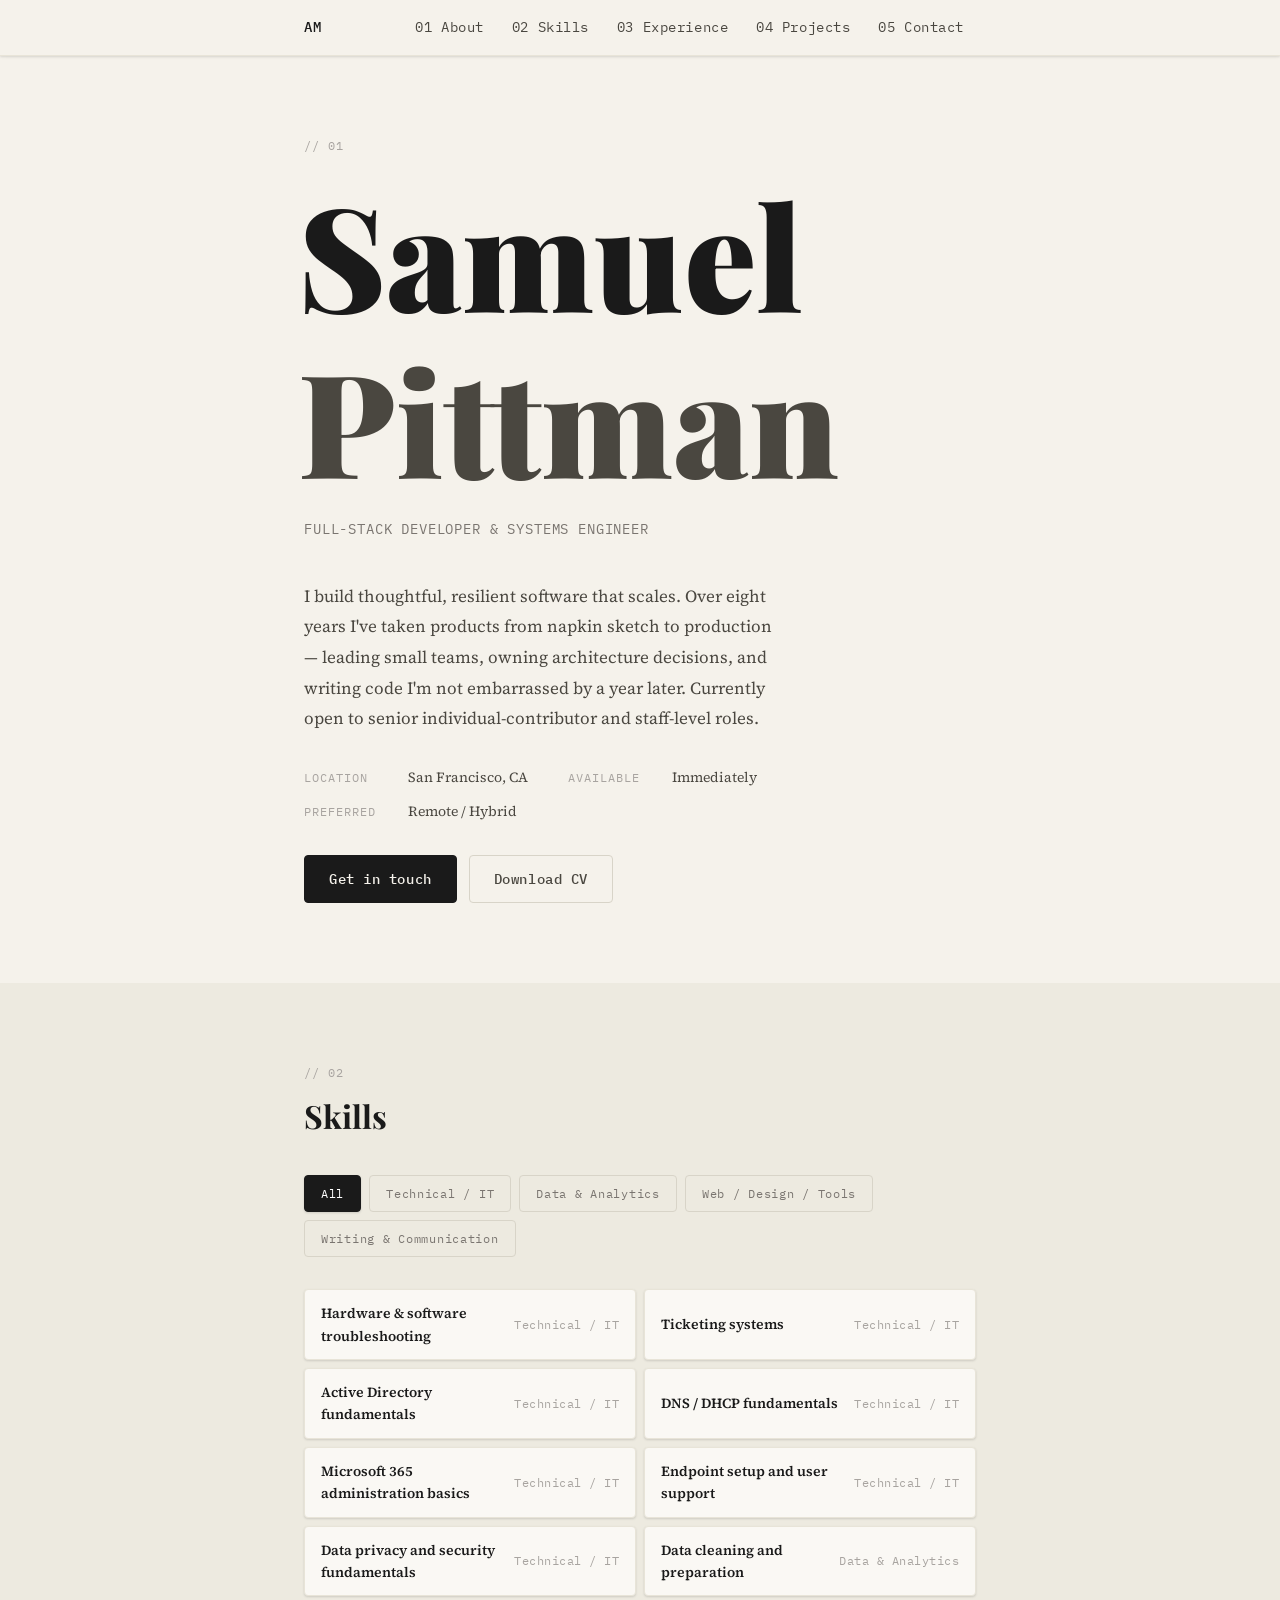
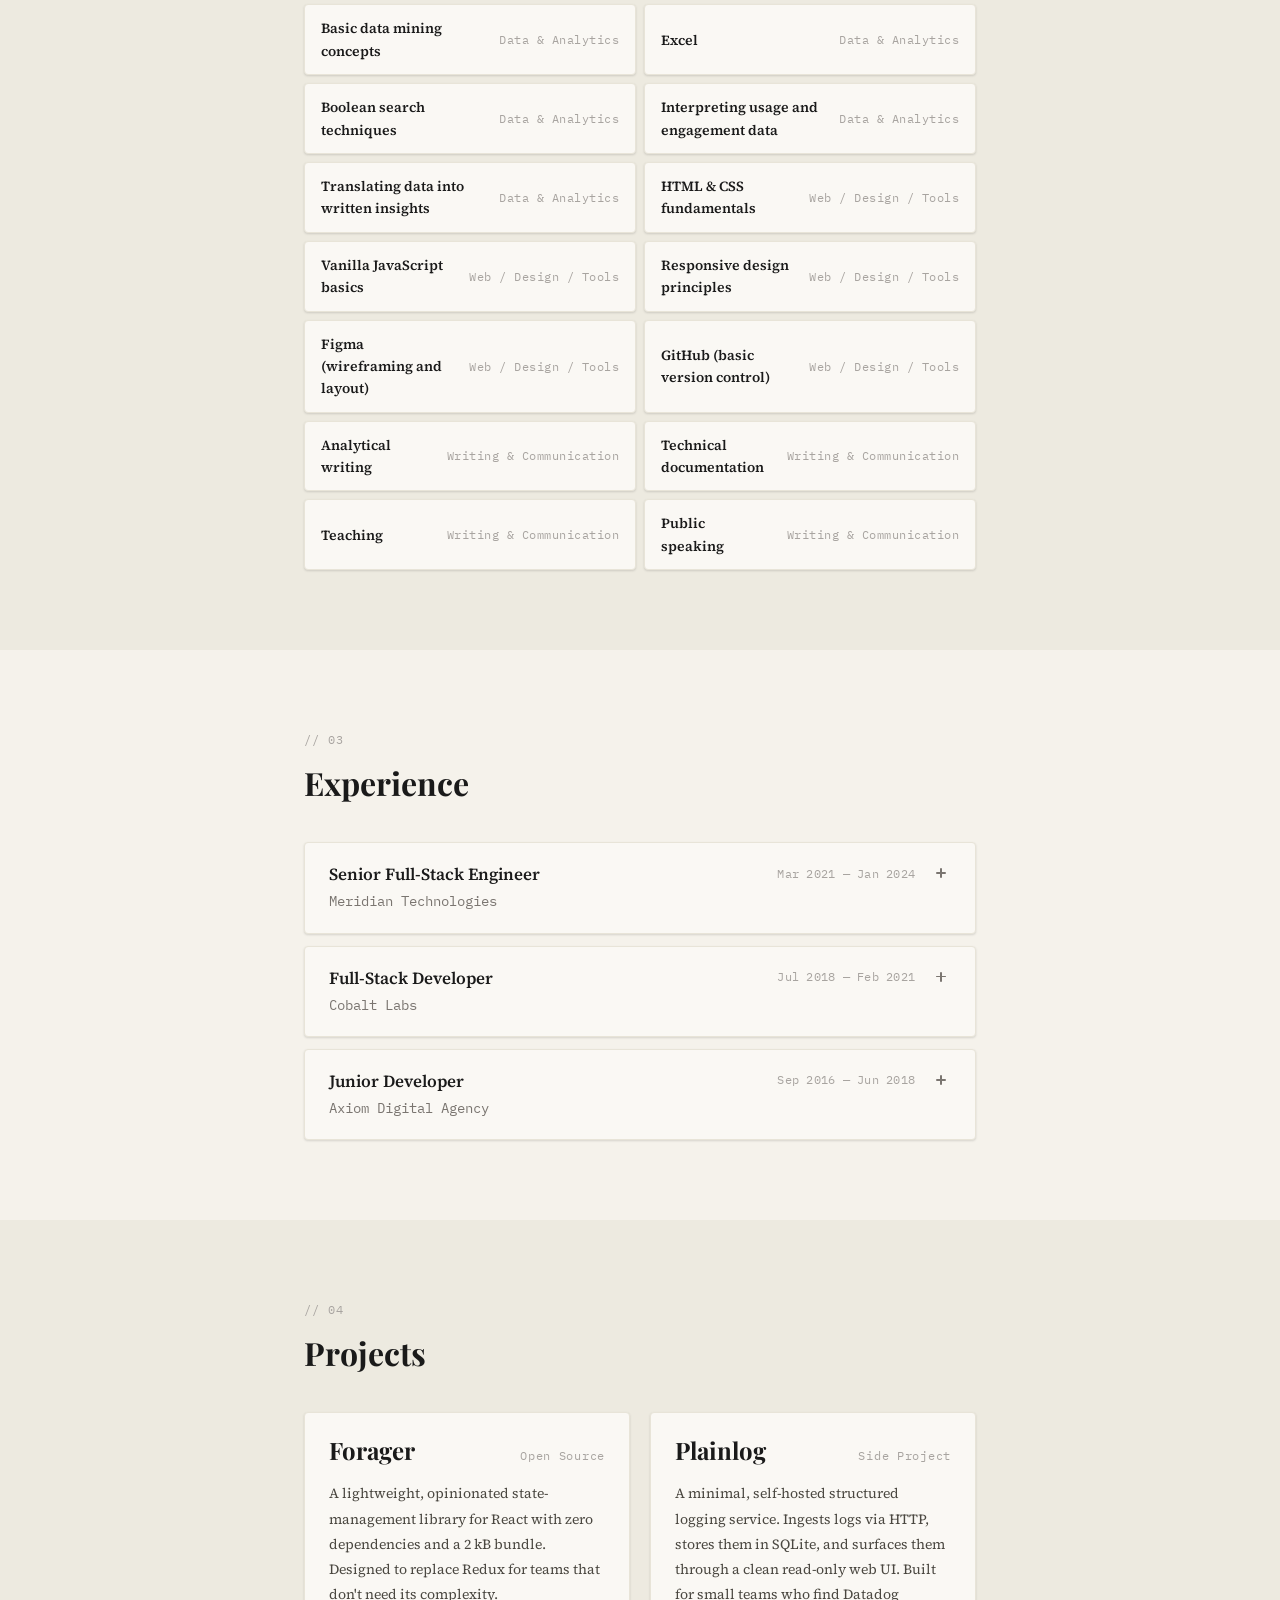
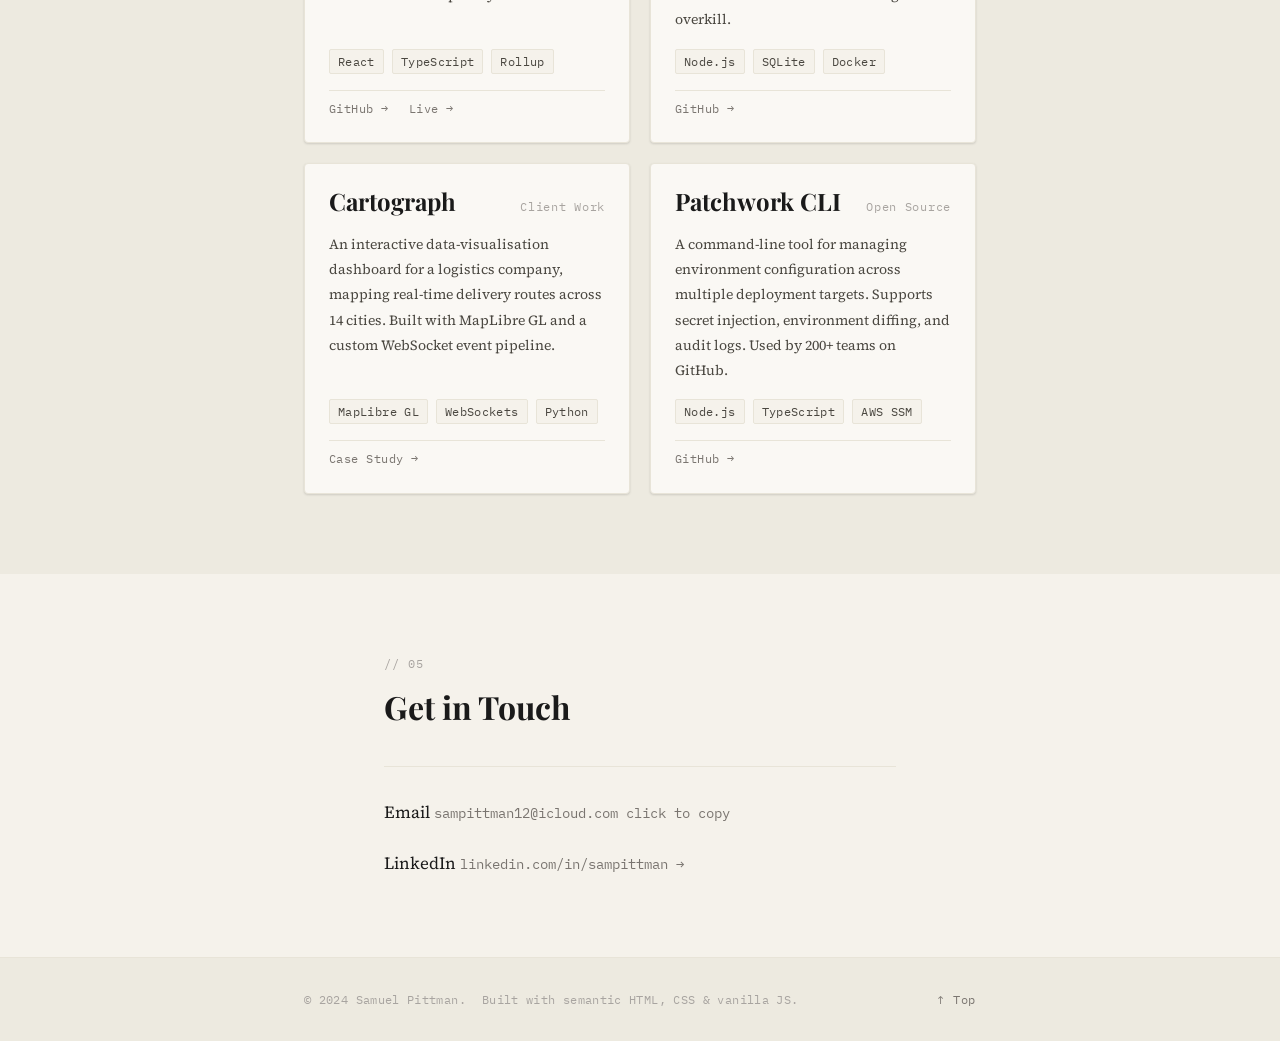
==== index-2.html @ 629be817 "Add files via upload" ====
<!DOCTYPE html>
<html lang="en">
  <head>
    <meta charset="UTF-8" />
    <meta name="viewport" content="width=device-width, initial-scale=1.0" />
    <meta name="description" content="Samuel Pittman — Full-Stack Developer and Systems Engineer based in San Francisco." />
    <title>Samuel Pittman — Full-Stack Developer</title>
    <link rel="preconnect" href="https://fonts.googleapis.com" />
    <link
      href="https://fonts.googleapis.com/css2?family=Playfair+Display:wght@700;900&family=IBM+Plex+Mono:wght@400;500&family=Source+Serif+4:wght@400;600&display=swap"
      rel="stylesheet"
    />
    <link rel="stylesheet" href="style.css" />
  </head>

  <body>

    <!-- ============================================================
         SITE HEADER & PRIMARY NAVIGATION
    ============================================================ -->
    <header class="site-header" role="banner">
      <div class="site-header__inner">
        <a href="#about" class="site-header__logo" aria-label="Samuel Pittman — back to top">AM</a>

        <button
          class="nav-toggle"
          aria-label="Open navigation menu"
          aria-expanded="false"
          aria-controls="primary-nav"
        >
          <span class="nav-toggle__bar"></span>
          <span class="nav-toggle__bar"></span>
          <span class="nav-toggle__bar"></span>
        </button>

        <nav id="primary-nav" class="primary-nav" aria-label="Page sections">
          <ul class="primary-nav__list" role="list">
            <li><a href="#about"      class="nav-link" data-section="about">01 About</a></li>
            <li><a href="#skills"     class="nav-link" data-section="skills">02 Skills</a></li>
            <li><a href="#experience" class="nav-link" data-section="experience">03 Experience</a></li>
            <li><a href="#projects"   class="nav-link" data-section="projects">04 Projects</a></li>
            <li><a href="#contact"    class="nav-link" data-section="contact">05 Contact</a></li>
          </ul>
        </nav>
      </div>
    </header>


    <main id="main-content">

      <!-- ============================================================
           SECTION 01 — ABOUT
      ============================================================ -->
      <section id="about" class="section section--about" aria-labelledby="about-heading">
        <div class="container">
          <span class="section-label" aria-hidden="true">// 01</span>

          <div class="about__hero">
            <h1 id="about-heading" class="about__name">
              <span class="about__name-first">Samuel</span>
              <span class="about__name-last">Pittman</span>
            </h1>
            <p class="about__title">Full-Stack Developer &amp; Systems Engineer</p>
          </div>

          <div class="about__body">
            <p class="about__bio">
              I build thoughtful, resilient software that scales. Over eight years I've taken
              products from napkin sketch to production — leading small teams, owning
              architecture decisions, and writing code I'm not embarrassed by a year later.
              Currently open to senior individual-contributor and staff-level roles.
            </p>

            <ul class="about__meta" role="list">
              <li class="about__meta-item">
                <span class="meta-label">Location</span>
                <span class="meta-value">San Francisco, CA</span>
              </li>
              <li class="about__meta-item">
                <span class="meta-label">Available</span>
                <span class="meta-value">Immediately</span>
              </li>
              <li class="about__meta-item">
                <span class="meta-label">Preferred</span>
                <span class="meta-value">Remote / Hybrid</span>
              </li>
            </ul>

            <div class="about__cta-group">
              <a href="#contact" class="btn btn--primary">Get in touch</a>
              <a href="/samuel-pittman-resume.pdf" class="btn btn--secondary" download>
                Download CV
              </a>
            </div>
          </div>
        </div>
      </section>


      <!-- ============================================================
           SECTION 02 — SKILLS (filterable)
      ============================================================ -->
      <section id="skills" class="section section--skills" aria-labelledby="skills-heading">
        <div class="container">
          <span class="section-label" aria-hidden="true">// 02</span>
          <h2 id="skills-heading" class="section-heading">Skills</h2>

          <!-- Filter controls -->
          <div class="skills-filters" role="group" aria-label="Filter skills by category">
            <button
              class="filter-btn filter-btn--active"
              type="button"
              data-filter="all"
              aria-pressed="true"
            >All</button>
            <button class="filter-btn" type="button" data-filter="technical"  aria-pressed="false">Technical / IT</button>
            <button class="filter-btn" type="button" data-filter="data"       aria-pressed="false">Data &amp; Analytics</button>
            <button class="filter-btn" type="button" data-filter="web"        aria-pressed="false">Web / Design / Tools</button>
            <button class="filter-btn" type="button" data-filter="writing"    aria-pressed="false">Writing &amp; Communication</button>
          </div>

          <!-- Skill list -->
          <ul class="skills-list" id="skills-list" role="list" aria-live="polite" aria-label="Skills">

            <li class="skill-item" data-category="technical">
              <span class="skill-name">Hardware &amp; software troubleshooting</span>
              <span class="skill-category-tag">Technical / IT</span>
            </li>
            <li class="skill-item" data-category="technical">
              <span class="skill-name">Ticketing systems</span>
              <span class="skill-category-tag">Technical / IT</span>
            </li>
            <li class="skill-item" data-category="technical">
              <span class="skill-name">Active Directory fundamentals</span>
              <span class="skill-category-tag">Technical / IT</span>
            </li>
            <li class="skill-item" data-category="technical">
              <span class="skill-name">DNS / DHCP fundamentals</span>
              <span class="skill-category-tag">Technical / IT</span>
            </li>
            <li class="skill-item" data-category="technical">
              <span class="skill-name">Microsoft 365 administration basics</span>
              <span class="skill-category-tag">Technical / IT</span>
            </li>
            <li class="skill-item" data-category="technical">
              <span class="skill-name">Endpoint setup and user support</span>
              <span class="skill-category-tag">Technical / IT</span>
            </li>
            <li class="skill-item" data-category="technical">
              <span class="skill-name">Data privacy and security fundamentals</span>
              <span class="skill-category-tag">Technical / IT</span>
            </li>

            <li class="skill-item" data-category="data">
              <span class="skill-name">Data cleaning and preparation</span>
              <span class="skill-category-tag">Data &amp; Analytics</span>
            </li>
            <li class="skill-item" data-category="data">
              <span class="skill-name">Basic data mining concepts</span>
              <span class="skill-category-tag">Data &amp; Analytics</span>
            </li>
            <li class="skill-item" data-category="data">
              <span class="skill-name">Excel</span>
              <span class="skill-category-tag">Data &amp; Analytics</span>
            </li>
            <li class="skill-item" data-category="data">
              <span class="skill-name">Boolean search techniques</span>
              <span class="skill-category-tag">Data &amp; Analytics</span>
            </li>
            <li class="skill-item" data-category="data">
              <span class="skill-name">Interpreting usage and engagement data</span>
              <span class="skill-category-tag">Data &amp; Analytics</span>
            </li>
            <li class="skill-item" data-category="data">
              <span class="skill-name">Translating data into written insights</span>
              <span class="skill-category-tag">Data &amp; Analytics</span>
            </li>

            <li class="skill-item" data-category="web">
              <span class="skill-name">HTML &amp; CSS fundamentals</span>
              <span class="skill-category-tag">Web / Design / Tools</span>
            </li>
            <li class="skill-item" data-category="web">
              <span class="skill-name">Vanilla JavaScript basics</span>
              <span class="skill-category-tag">Web / Design / Tools</span>
            </li>
            <li class="skill-item" data-category="web">
              <span class="skill-name">Responsive design principles</span>
              <span class="skill-category-tag">Web / Design / Tools</span>
            </li>
            <li class="skill-item" data-category="web">
              <span class="skill-name">Figma (wireframing and layout)</span>
              <span class="skill-category-tag">Web / Design / Tools</span>
            </li>
            <li class="skill-item" data-category="web">
              <span class="skill-name">GitHub (basic version control)</span>
              <span class="skill-category-tag">Web / Design / Tools</span>
            </li>

            <li class="skill-item" data-category="writing">
              <span class="skill-name">Analytical writing</span>
              <span class="skill-category-tag">Writing &amp; Communication</span>
            </li>
            <li class="skill-item" data-category="writing">
              <span class="skill-name">Technical documentation</span>
              <span class="skill-category-tag">Writing &amp; Communication</span>
            </li>
            <li class="skill-item" data-category="writing">
              <span class="skill-name">Teaching</span>
              <span class="skill-category-tag">Writing &amp; Communication</span>
            </li>
            <li class="skill-item" data-category="writing">
              <span class="skill-name">Public speaking</span>
              <span class="skill-category-tag">Writing &amp; Communication</span>
            </li>

          </ul>

          <!-- Empty state shown by JS when no results match -->
          <p class="skills-empty" id="skills-empty" hidden aria-live="polite">
            No skills found for this filter.
          </p>

        </div>
      </section>


      <!-- ============================================================
           SECTION 03 — EXPERIENCE (expand / collapse)
      ============================================================ -->
      <section id="experience" class="section section--experience" aria-labelledby="experience-heading">
        <div class="container">
          <span class="section-label" aria-hidden="true">// 03</span>
          <h2 id="experience-heading" class="section-heading">Experience</h2>

          <ol class="experience-list" role="list">

            <li class="experience-item">
              <details class="experience-details" id="exp-1">
                <summary class="experience-summary">
                  <div class="experience-summary__main">
                    <span class="experience-role">Senior Full-Stack Engineer</span>
                    <span class="experience-company">Meridian Technologies</span>
                  </div>
                  <div class="experience-summary__meta">
                    <time class="experience-dates" datetime="2021-03/2024-01">Mar 2021 — Jan 2024</time>
                    <span class="experience-toggle-icon" aria-hidden="true"></span>
                  </div>
                </summary>
                <div class="experience-body">
                  <p>
                    Led a cross-functional team of five to redesign the core billing platform,
                    reducing monthly charge failures by 34% and cutting support tickets by half.
                    Architected a micro-frontend migration from a monolithic Rails app to a
                    React/Node stack without a single user-facing outage.
                  </p>
                  <ul class="experience-achievements" role="list">
                    <li>Reduced API p99 latency from 1.4 s to 180 ms via query optimisation and Redis caching.</li>
                    <li>Introduced end-to-end testing with Playwright; raised coverage from 12% to 74%.</li>
                    <li>Mentored two junior engineers, both promoted within 18 months.</li>
                  </ul>
                  <ul class="experience-tags" role="list" aria-label="Technologies used">
                    <li class="tag">React</li>
                    <li class="tag">Node.js</li>
                    <li class="tag">PostgreSQL</li>
                    <li class="tag">Redis</li>
                    <li class="tag">AWS</li>
                  </ul>
                </div>
              </details>
            </li>

            <li class="experience-item">
              <details class="experience-details" id="exp-2">
                <summary class="experience-summary">
                  <div class="experience-summary__main">
                    <span class="experience-role">Full-Stack Developer</span>
                    <span class="experience-company">Cobalt Labs</span>
                  </div>
                  <div class="experience-summary__meta">
                    <time class="experience-dates" datetime="2018-07/2021-02">Jul 2018 — Feb 2021</time>
                    <span class="experience-toggle-icon" aria-hidden="true"></span>
                  </div>
                </summary>
                <div class="experience-body">
                  <p>
                    Joined as the fourth engineer at an early-stage SaaS startup building
                    analytics tooling for e-commerce brands. Owned the frontend architecture
                    and contributed heavily to the Python data pipeline.
                  </p>
                  <ul class="experience-achievements" role="list">
                    <li>Built a real-time dashboard serving 3,000+ concurrent users with sub-second refresh.</li>
                    <li>Designed and shipped a public REST API consumed by 60+ third-party integrations.</li>
                    <li>Established the design-system foundations still in use today.</li>
                  </ul>
                  <ul class="experience-tags" role="list" aria-label="Technologies used">
                    <li class="tag">TypeScript</li>
                    <li class="tag">Python</li>
                    <li class="tag">GraphQL</li>
                    <li class="tag">Docker</li>
                  </ul>
                </div>
              </details>
            </li>

            <li class="experience-item">
              <details class="experience-details" id="exp-3">
                <summary class="experience-summary">
                  <div class="experience-summary__main">
                    <span class="experience-role">Junior Developer</span>
                    <span class="experience-company">Axiom Digital Agency</span>
                  </div>
                  <div class="experience-summary__meta">
                    <time class="experience-dates" datetime="2016-09/2018-06">Sep 2016 — Jun 2018</time>
                    <span class="experience-toggle-icon" aria-hidden="true"></span>
                  </div>
                </summary>
                <div class="experience-body">
                  <p>
                    First professional role. Built and maintained websites for a portfolio of
                    30+ clients spanning retail, hospitality, and media. Developed a strong
                    grounding in performance optimisation and cross-browser compatibility.
                  </p>
                  <ul class="experience-achievements" role="list">
                    <li>Delivered 12 client projects on time and within budget across two years.</li>
                    <li>Reduced average page load time by 40% through asset optimisation and lazy loading.</li>
                  </ul>
                  <ul class="experience-tags" role="list" aria-label="Technologies used">
                    <li class="tag">JavaScript</li>
                    <li class="tag">PHP</li>
                    <li class="tag">WordPress</li>
                    <li class="tag">MySQL</li>
                  </ul>
                </div>
              </details>
            </li>

          </ol>
        </div>
      </section>


      <!-- ============================================================
           SECTION 04 — PROJECTS
      ============================================================ -->
      <section id="projects" class="section section--projects" aria-labelledby="projects-heading">
        <div class="container">
          <span class="section-label" aria-hidden="true">// 04</span>
          <h2 id="projects-heading" class="section-heading">Projects</h2>

          <ul class="projects-grid" role="list">

            <li class="project-card">
              <article aria-labelledby="project-1-title">
                <header class="project-card__header">
                  <h3 id="project-1-title" class="project-card__title">Forager</h3>
                  <span class="project-card__type">Open Source</span>
                </header>
                <p class="project-card__description">
                  A lightweight, opinionated state-management library for React with
                  zero dependencies and a 2 kB bundle. Designed to replace Redux for
                  teams that don't need its complexity.
                </p>
                <ul class="project-card__tags" role="list" aria-label="Technologies">
                  <li class="tag">React</li>
                  <li class="tag">TypeScript</li>
                  <li class="tag">Rollup</li>
                </ul>
                <footer class="project-card__footer">
                  <a
                    href="https://github.com/sampittman/forager"
                    class="project-link"
                    target="_blank"
                    rel="noopener noreferrer"
                    aria-label="View Forager on GitHub (opens in new tab)"
                  >GitHub →</a>
                  <a
                    href="https://forager.dev"
                    class="project-link"
                    target="_blank"
                    rel="noopener noreferrer"
                    aria-label="View Forager live demo (opens in new tab)"
                  >Live →</a>
                </footer>
              </article>
            </li>

            <li class="project-card">
              <article aria-labelledby="project-2-title">
                <header class="project-card__header">
                  <h3 id="project-2-title" class="project-card__title">Plainlog</h3>
                  <span class="project-card__type">Side Project</span>
                </header>
                <p class="project-card__description">
                  A minimal, self-hosted structured logging service. Ingests logs via
                  HTTP, stores them in SQLite, and surfaces them through a clean
                  read-only web UI. Built for small teams who find Datadog overkill.
                </p>
                <ul class="project-card__tags" role="list" aria-label="Technologies">
                  <li class="tag">Node.js</li>
                  <li class="tag">SQLite</li>
                  <li class="tag">Docker</li>
                </ul>
                <footer class="project-card__footer">
                  <a
                    href="https://github.com/sampittman/plainlog"
                    class="project-link"
                    target="_blank"
                    rel="noopener noreferrer"
                    aria-label="View Plainlog on GitHub (opens in new tab)"
                  >GitHub →</a>
                </footer>
              </article>
            </li>

            <li class="project-card">
              <article aria-labelledby="project-3-title">
                <header class="project-card__header">
                  <h3 id="project-3-title" class="project-card__title">Cartograph</h3>
                  <span class="project-card__type">Client Work</span>
                </header>
                <p class="project-card__description">
                  An interactive data-visualisation dashboard for a logistics company,
                  mapping real-time delivery routes across 14 cities. Built with
                  MapLibre GL and a custom WebSocket event pipeline.
                </p>
                <ul class="project-card__tags" role="list" aria-label="Technologies">
                  <li class="tag">MapLibre GL</li>
                  <li class="tag">WebSockets</li>
                  <li class="tag">Python</li>
                </ul>
                <footer class="project-card__footer">
                  <a
                    href="https://cartograph.example.com"
                    class="project-link"
                    target="_blank"
                    rel="noopener noreferrer"
                    aria-label="View Cartograph case study (opens in new tab)"
                  >Case Study →</a>
                </footer>
              </article>
            </li>

            <li class="project-card">
              <article aria-labelledby="project-4-title">
                <header class="project-card__header">
                  <h3 id="project-4-title" class="project-card__title">Patchwork CLI</h3>
                  <span class="project-card__type">Open Source</span>
                </header>
                <p class="project-card__description">
                  A command-line tool for managing environment configuration across
                  multiple deployment targets. Supports secret injection, environment
                  diffing, and audit logs. Used by 200+ teams on GitHub.
                </p>
                <ul class="project-card__tags" role="list" aria-label="Technologies">
                  <li class="tag">Node.js</li>
                  <li class="tag">TypeScript</li>
                  <li class="tag">AWS SSM</li>
                </ul>
                <footer class="project-card__footer">
                  <a
                    href="https://github.com/sampittman/patchwork-cli"
                    class="project-link"
                    target="_blank"
                    rel="noopener noreferrer"
                    aria-label="View Patchwork CLI on GitHub (opens in new tab)"
                  >GitHub →</a>
                </footer>
              </article>
            </li>

          </ul>
        </div>
      </section>


      <!-- ============================================================
           SECTION 05 — CONTACT (simplified)
      ============================================================ -->
      <section id="contact" class="section section--contact" aria-labelledby="contact-heading">
        <div class="container container--narrow">
          <span class="section-label" aria-hidden="true">// 05</span>
          <h2 id="contact-heading" class="section-heading">Get in Touch</h2>

          <ul class="contact-links" role="list" aria-label="Contact links">
            <li class="contact-links__item">
              <span class="contact-links__label">Email</span>
              <button
                id="copy-email-btn"
                class="contact-link contact-link--email"
                type="button"
                data-email="sampittman12@icloud.com"
                aria-label="Copy email address sampittman12@icloud.com to clipboard"
              >sampittman12@icloud.com
                <span class="copy-hint" aria-hidden="true">click to copy</span>
                <span class="copy-confirm" id="copy-confirm" aria-live="polite" hidden>Copied!</span>
              </button>
            </li>
            <li class="contact-links__item">
              <span class="contact-links__label">LinkedIn</span>
              <a
                href="https://www.linkedin.com/in/sampittman/"
                class="contact-link contact-link--external"
                target="_blank"
                rel="noopener noreferrer"
                aria-label="Sam Pittman on LinkedIn (opens in new tab)"
              >linkedin.com/in/sampittman →</a>
            </li>
          </ul>

        </div>
      </section>

    </main>


    <!-- ============================================================
         SITE FOOTER
    ============================================================ -->
    <footer class="site-footer" role="contentinfo">
      <div class="container">
        <p class="site-footer__copy">
          <span>© 2024 Samuel Pittman.</span>
          <span>Built with semantic HTML, CSS &amp; vanilla JS.</span>
        </p>
        <a href="#about" class="site-footer__back-to-top" aria-label="Back to top">↑ Top</a>
      </div>
---- style.css ----
/* ============================================================
   DESIGN TOKENS
   ============================================================ */
:root {
  /* Color — neutrals */
  --color-bg:           #F5F2EB;
  --color-bg-alt:       #EDEAE0;
  --color-bg-card:      #FAF8F4;
  --color-surface:      #FFFFFF;
  --color-border:       #D8D4C8;
  --color-border-light: #E8E4D8;

  /* Color — ink */
  --color-ink:          #1A1A1A;
  --color-ink-secondary:#4A4740;
  --color-ink-muted:    #7A7570;
  --color-ink-faint:    #A8A4A0;

  /* Color — accent (used sparingly: CTA, active states only) */
  --color-accent:       #B33A2A;
  --color-accent-hover: #922E21;
  --color-accent-light: #F5EAE8;

  /* Color — state */
  --color-success:      #2A6E4A;
  --color-success-bg:   #EAF3EE;
  --color-error:        #B33A2A;
  --color-focus:        #2A5AB3;

  /* Typography */
  --font-display: 'Playfair Display', Georgia, serif;
  --font-body:    'Source Serif 4', Georgia, serif;
  --font-mono:    'IBM Plex Mono', 'Courier New', monospace;

  /* Type scale */
  --text-xs:   0.75rem;   /* 12px */
  --text-sm:   0.875rem;  /* 14px */
  --text-base: 1.0625rem; /* 17px */
  --text-lg:   1.25rem;   /* 20px */
  --text-xl:   1.5rem;    /* 24px */
  --text-2xl:  2rem;      /* 32px */
  --text-3xl:  2.75rem;   /* 44px */
  --text-4xl:  4rem;      /* 64px */
  --text-hero: clamp(4rem, 14vw, 9rem);

  /* Line heights */
  --leading-tight:  1.15;
  --leading-snug:   1.35;
  --leading-normal: 1.6;
  --leading-loose:  1.8;

  /* Spacing scale */
  --space-1:  0.25rem;
  --space-2:  0.5rem;
  --space-3:  0.75rem;
  --space-4:  1rem;
  --space-5:  1.25rem;
  --space-6:  1.5rem;
  --space-8:  2rem;
  --space-10: 2.5rem;
  --space-12: 3rem;
  --space-16: 4rem;
  --space-20: 5rem;
  --space-24: 6rem;

  /* Layout */
  --container-max:    720px;
  --container-narrow: 560px;
  --header-height:    3.5rem;

  /* Radii */
  --radius-sm: 2px;
  --radius-md: 4px;

  /* Shadows — elevation only, never decorative */
  --shadow-sm:  0 1px 3px rgba(0,0,0,0.08), 0 1px 2px rgba(0,0,0,0.06);
  --shadow-md:  0 4px 12px rgba(0,0,0,0.08), 0 2px 4px rgba(0,0,0,0.06);
  --shadow-lg:  0 8px 24px rgba(0,0,0,0.10), 0 4px 8px rgba(0,0,0,0.06);

  /* Transitions */
  --ease:       cubic-bezier(0.16, 1, 0.3, 1);
  --duration-fast: 140ms;
  --duration-base: 220ms;
  --duration-slow: 360ms;
}


/* ============================================================
   RESET & BASE
   ============================================================ */
*, *::before, *::after {
  box-sizing: border-box;
  margin: 0;
  padding: 0;
}

html {
  scroll-behavior: smooth;
  scroll-padding-top: calc(var(--header-height) + var(--space-6));
  font-size: 100%;
  -webkit-text-size-adjust: 100%;
}

body {
  background-color: var(--color-bg);
  color: var(--color-ink);
  font-family: var(--font-body);
  font-size: var(--text-base);
  line-height: var(--leading-normal);
  min-height: 100vh;
  text-rendering: optimizeLegibility;
  -webkit-font-smoothing: antialiased;
}

img, svg {
  display: block;
  max-width: 100%;
}

ul, ol {
  list-style: none;
}

a {
  color: inherit;
  text-decoration: none;
}

button {
  cursor: pointer;
  font: inherit;
  background: none;
  border: none;
}

/* Focus-visible ring — keyboard only */
:focus-visible {
  outline: 2px solid var(--color-focus);
  outline-offset: 3px;
  border-radius: var(--radius-sm);
}

:focus:not(:focus-visible) {
  outline: none;
}


/* ============================================================
   LAYOUT UTILITIES
   ============================================================ */
.container {
  width: 100%;
  max-width: var(--container-max);
  margin-inline: auto;
  padding-inline: var(--space-6);
}

.container--narrow {
  max-width: var(--container-narrow);
}


/* ============================================================
   SECTION BASE
   ============================================================ */
.section {
  padding-block: var(--space-20);
}

/* Alternating background contrast — no borders needed */
.section--about      { background-color: var(--color-bg); }
.section--skills     { background-color: var(--color-bg-alt); }
.section--experience { background-color: var(--color-bg); }
.section--projects   { background-color: var(--color-bg-alt); }
.section--contact    { background-color: var(--color-bg); }

.section-label {
  display: block;
  font-family: var(--font-mono);
  font-size: var(--text-xs);
  color: var(--color-ink-faint);
  letter-spacing: 0.08em;
  margin-bottom: var(--space-4);
}

.section-heading {
  font-family: var(--font-display);
  font-size: var(--text-2xl);
  font-weight: 700;
  line-height: var(--leading-tight);
  color: var(--color-ink);
  margin-bottom: var(--space-10);
}


/* ============================================================
   SITE HEADER
   ============================================================ */
.site-header {
  position: sticky;
  top: 0;
  z-index: 100;
  background-color: var(--color-bg);
  border-bottom: 1px solid var(--color-border-light);
  height: var(--header-height);
  /* Shadow implies elevation above page content */
  box-shadow: var(--shadow-sm);
  transition: box-shadow var(--duration-base) var(--ease);
}

.site-header__inner {
  display: flex;
  align-items: center;
  justify-content: space-between;
  height: 100%;
  max-width: var(--container-max);
  margin-inline: auto;
  padding-inline: var(--space-6);
}

.site-header__logo {
  font-family: var(--font-mono);
  font-size: var(--text-sm);
  font-weight: 500;
  letter-spacing: 0.1em;
  color: var(--color-ink);
  transition: color var(--duration-fast) var(--ease);
}

.site-header__logo:hover {
  color: var(--color-accent);
}

/* ---- Hamburger toggle (mobile) ---- */
.nav-toggle {
  display: flex;
  flex-direction: column;
  justify-content: center;
  gap: 5px;
  width: 2rem;
  height: 2rem;
  padding: var(--space-1);
  border-radius: var(--radius-md);
  transition: background-color var(--duration-fast) var(--ease);
}

.nav-toggle:hover {
  background-color: var(--color-bg-alt);
}

.nav-toggle__bar {
  display: block;
  width: 100%;
  height: 1.5px;
  background-color: var(--color-ink);
  border-radius: 1px;
  transform-origin: center;
  transition:
    transform var(--duration-base) var(--ease),
    opacity   var(--duration-base) var(--ease);
}

/* Open state — animated X */
.nav-toggle[aria-expanded="true"] .nav-toggle__bar:nth-child(1) {
  transform: translateY(6.5px) rotate(45deg);
}
.nav-toggle[aria-expanded="true"] .nav-toggle__bar:nth-child(2) {
  opacity: 0;
  transform: scaleX(0);
}
.nav-toggle[aria-expanded="true"] .nav-toggle__bar:nth-child(3) {
  transform: translateY(-6.5px) rotate(-45deg);
}

/* ---- Primary nav ---- */
.primary-nav {
  display: none;
  position: absolute;
  top: var(--header-height);
  left: 0;
  right: 0;
  background-color: var(--color-bg);
  border-bottom: 1px solid var(--color-border-light);
  box-shadow: var(--shadow-md);
  padding: var(--space-4) var(--space-6);
}

.primary-nav.is-open {
  display: block;
}

.primary-nav__list {
  display: flex;
  flex-direction: column;
  gap: var(--space-1);
}

.nav-link {
  display: block;
  font-family: var(--font-mono);
  font-size: var(--text-sm);
  color: var(--color-ink-secondary);
  padding: var(--space-2) var(--space-3);
  border-radius: var(--radius-md);
  letter-spacing: 0.04em;
  transition:
    color            var(--duration-fast) var(--ease),
    background-color var(--duration-fast) var(--ease);
}

.nav-link:hover {
  color: var(--color-ink);
  background-color: var(--color-bg-alt);
}

/* Active nav link set by JS via IntersectionObserver */
.nav-link.is-active {
  color: var(--color-accent);
  font-weight: 500;
}

/* Desktop nav */
@media (min-width: 680px) {
  .nav-toggle { display: none; }

  .primary-nav {
    display: block;
    position: static;
    background: none;
    border: none;
    box-shadow: none;
    padding: 0;
  }

  .primary-nav__list {
    flex-direction: row;
    gap: var(--space-1);
  }

  .nav-link {
    padding: var(--space-1) var(--space-3);
  }
}


/* ============================================================
   BUTTONS
   ============================================================ */
.btn {
  display: inline-flex;
  align-items: center;
  justify-content: center;
  font-family: var(--font-mono);
  font-size: var(--text-sm);
  font-weight: 500;
  letter-spacing: 0.04em;
  padding: var(--space-3) var(--space-6);
  border-radius: var(--radius-md);
  border: 1.5px solid transparent;
  transition:
    background-color var(--duration-fast) var(--ease),
    border-color     var(--duration-fast) var(--ease),
    color            var(--duration-fast) var(--ease),
    box-shadow       var(--duration-fast) var(--ease),
    transform        var(--duration-fast) var(--ease);
}

/* Primary — one clear primary action per screen */
.btn--primary {
  background-color: var(--color-ink);
  color: var(--color-bg);
  border-color: var(--color-ink);
}

.btn--primary:hover {
  background-color: var(--color-accent);
  border-color: var(--color-accent);
  box-shadow: var(--shadow-sm);
}

.btn--primary:active {
  transform: translateY(1px);
  box-shadow: none;
}

/* Secondary — clearly subordinate */
.btn--secondary {
  background-color: transparent;
  color: var(--color-ink-secondary);
  border-color: var(--color-border);
}

.btn--secondary:hover {
  color: var(--color-ink);
  border-color: var(--color-ink-secondary);
  background-color: var(--color-bg-alt);
}

.btn--secondary:active {
  transform: translateY(1px);
}

/* Disabled state */
.btn:disabled,
.btn[aria-disabled="true"] {
  opacity: 0.45;
  cursor: not-allowed;
  transform: none;
  box-shadow: none;
}


/* ============================================================
   TAGS (shared across skills, experience, projects)
   ============================================================ */
.tag {
  display: inline-block;
  font-family: var(--font-mono);
  font-size: var(--text-xs);
  color: var(--color-ink-secondary);
  background-color: var(--color-bg-alt);
  border: 1px solid var(--color-border-light);
  border-radius: var(--radius-sm);
  padding: 2px var(--space-2);
  letter-spacing: 0.03em;
  line-height: 1.6;
}

.section--skills .tag,
.section--projects .tag {
  background-color: var(--color-bg);
}


/* ============================================================
   SECTION 01 — ABOUT
   ============================================================ */
.about__hero {
  margin-bottom: var(--space-10);
}

.about__name {
  font-family: var(--font-display);
  font-weight: 900;
  font-size: var(--text-hero);
  line-height: var(--leading-tight);
  color: var(--color-ink);
  /* Let the name breathe and dominate */
  margin-left: -0.04em;
  margin-bottom: var(--space-4);
}

.about__name-first,
.about__name-last {
  display: block;
}

.about__name-last {
  color: var(--color-ink-secondary);
}

.about__title {
  font-family: var(--font-mono);
  font-size: var(--text-sm);
  color: var(--color-ink-muted);
  letter-spacing: 0.06em;
  text-transform: uppercase;
}

.about__bio {
  font-size: var(--text-base);
  line-height: var(--leading-loose);
  color: var(--color-ink-secondary);
  max-width: 52ch;
  margin-bottom: var(--space-8);
}

.about__meta {
  display: flex;
  flex-direction: column;
  gap: var(--space-3);
  margin-bottom: var(--space-8);
}

.about__meta-item {
  display: flex;
  align-items: baseline;
  gap: var(--space-4);
}

.meta-label {
  font-family: var(--font-mono);
  font-size: var(--text-xs);
  color: var(--color-ink-faint);
  letter-spacing: 0.08em;
  text-transform: uppercase;
  min-width: 5.5rem;
  flex-shrink: 0;
}

.meta-value {
  font-size: var(--text-sm);
  color: var(--color-ink-secondary);
}

.about__cta-group {
  display: flex;
  flex-wrap: wrap;
  gap: var(--space-3);
}

@media (min-width: 480px) {
  .about__meta {
    flex-direction: row;
    flex-wrap: wrap;
    column-gap: var(--space-10);
  }
}


/* ============================================================
   SECTION 02 — SKILLS
   ============================================================ */
.skills-filters {
  display: flex;
  flex-wrap: wrap;
  gap: var(--space-2);
  margin-bottom: var(--space-8);
}

.filter-btn {
  font-family: var(--font-mono);
  font-size: var(--text-xs);
  letter-spacing: 0.06em;
  color: var(--color-ink-muted);
  border: 1.5px solid var(--color-border);
  border-radius: var(--radius-md);
  padding: var(--space-2) var(--space-4);
  background-color: transparent;
  transition:
    color            var(--duration-fast) var(--ease),
    border-color     var(--duration-fast) var(--ease),
    background-color var(--duration-fast) var(--ease),
    box-shadow       var(--duration-fast) var(--ease);
}

.filter-btn:hover {
  color: var(--color-ink);
  border-color: var(--color-ink-secondary);
  background-color: var(--color-bg);
}

/* Active / pressed state — shape + color change, not just color */
.filter-btn--active,
.filter-btn[aria-pressed="true"] {
  color: var(--color-surface);
  background-color: var(--color-ink);
  border-color: var(--color-ink);
  box-shadow: var(--shadow-sm);
}

.filter-btn--active:hover,
.filter-btn[aria-pressed="true"]:hover {
  background-color: var(--color-accent);
  border-color: var(--color-accent);
}

.skills-list {
  display: grid;
  grid-template-columns: 1fr;
  gap: var(--space-2);
}

@media (min-width: 480px) {
  .skills-list {
    grid-template-columns: repeat(2, 1fr);
  }
}

.skill-item {
  display: flex;
  align-items: center;
  justify-content: space-between;
  gap: var(--space-4);
  padding: var(--space-3) var(--space-4);
  background-color: var(--color-bg-card);
  border: 1px solid var(--color-border-light);
  border-radius: var(--radius-md);
  /* Shadow on card implies it can be interacted with / filtered */
  box-shadow: var(--shadow-sm);
  transition:
    opacity   var(--duration-base) var(--ease),
    transform var(--duration-base) var(--ease),
    box-shadow var(--duration-fast) var(--ease);
}

.skill-item:hover {
  box-shadow: var(--shadow-md);
}

/* JS adds this class when filtered out */
.skill-item[data-hidden="true"] {
  display: none;
}

.skill-name {
  font-size: var(--text-sm);
  color: var(--color-ink);
  font-weight: 600;
}

.skill-category-tag {
  font-family: var(--font-mono);
  font-size: var(--text-xs);
  color: var(--color-ink-faint);
  letter-spacing: 0.04em;
  flex-shrink: 0;
}

.skills-empty {
  font-family: var(--font-mono);
  font-size: var(--text-sm);
  color: var(--color-ink-muted);
  padding: var(--space-8) 0;
}


/* ============================================================
   SECTION 03 — EXPERIENCE
   ============================================================ */
.experience-list {
  display: flex;
  flex-direction: column;
  /* Spacing over lines — gaps separate items, no borders */
  gap: var(--space-3);
}

.experience-item {
  border: 1px solid var(--color-border-light);
  border-radius: var(--radius-md);
  background-color: var(--color-bg-card);
  overflow: hidden;
  box-shadow: var(--shadow-sm);
  transition: box-shadow var(--duration-fast) var(--ease);
}

.experience-item:hover {
  box-shadow: var(--shadow-md);
}

/* Native <details> — reset browser chrome */
.experience-details {
  width: 100%;
}

.experience-summary {
  display: flex;
  align-items: flex-start;
  justify-content: space-between;
  gap: var(--space-4);
  padding: var(--space-5) var(--space-6);
  cursor: pointer;
  list-style: none;
  user-select: none;
  transition: background-color var(--duration-fast) var(--ease);
}

/* Remove default marker across browsers */
.experience-summary::-webkit-details-marker { display: none; }
.experience-summary::marker { display: none; content: ''; }

.experience-summary:hover {
  background-color: var(--color-bg-alt);
}

.experience-summary__main {
  display: flex;
  flex-direction: column;
  gap: var(--space-1);
}

.experience-role {
  font-family: var(--font-body);
  font-size: var(--text-base);
  font-weight: 600;
  color: var(--color-ink);
  line-height: var(--leading-snug);
}

.experience-company {
  font-family: var(--font-mono);
  font-size: var(--text-sm);
  color: var(--color-ink-muted);
}

.experience-summary__meta {
  display: flex;
  align-items: center;
  gap: var(--space-4);
  flex-shrink: 0;
}

.experience-dates {
  font-family: var(--font-mono);
  font-size: var(--text-xs);
  color: var(--color-ink-faint);
  letter-spacing: 0.02em;
  white-space: nowrap;
}

/* Custom expand/collapse indicator — shape + direction change */
.experience-toggle-icon {
  display: flex;
  align-items: center;
  justify-content: center;
  width: 1.25rem;
  height: 1.25rem;
  color: var(--color-ink-muted);
  flex-shrink: 0;
  position: relative;
}

.experience-toggle-icon::before,
.experience-toggle-icon::after {
  content: '';
  position: absolute;
  background-color: currentColor;
  border-radius: 1px;
  transition: transform var(--duration-base) var(--ease);
}

/* Plus/minus icon using pseudo-elements */
.experience-toggle-icon::before {
  width: 10px;
  height: 1.5px;
}

.experience-toggle-icon::after {
  width: 1.5px;
  height: 10px;
}

/* When open, after-element (vertical bar) collapses to form minus */
.experience-details[open] .experience-toggle-icon::after {
  transform: scaleY(0);
}

.experience-details[open] .experience-summary {
  background-color: var(--color-bg-alt);
  border-bottom: 1px solid var(--color-border-light);
}

/* Expand body */
.experience-body {
  padding: var(--space-6);
  display: flex;
  flex-direction: column;
  gap: var(--space-5);
}

.experience-body p {
  font-size: var(--text-base);
  line-height: var(--leading-loose);
  color: var(--color-ink-secondary);
}

.experience-achievements {
  display: flex;
  flex-direction: column;
  gap: var(--space-2);
  padding-left: var(--space-4);
}

.experience-achievements li {
  position: relative;
  font-size: var(--text-sm);
  line-height: var(--leading-normal);
  color: var(--color-ink-secondary);
  padding-left: var(--space-4);
}

/* Custom bullet — a small accent dash, not a default disc */
.experience-achievements li::before {
  content: '—';
  position: absolute;
  left: 0;
  color: var(--color-ink-faint);
  font-size: var(--text-xs);
}

.experience-tags {
  display: flex;
  flex-wrap: wrap;
  gap: var(--space-2);
}


/* ============================================================
   SECTION 04 — PROJECTS
   ============================================================ */
.projects-grid {
  display: grid;
  grid-template-columns: 1fr;
  gap: var(--space-5);
}

@media (min-width: 560px) {
  .projects-grid {
    grid-template-columns: repeat(2, 1fr);
  }
}

.project-card {
  background-color: var(--color-bg-card);
  border: 1px solid var(--color-border-light);
  border-radius: var(--radius-md);
  box-shadow: var(--shadow-sm);
  transition:
    box-shadow var(--duration-base) var(--ease),
    transform  var(--duration-base) var(--ease);
  overflow: hidden;
}

/* Shadow grows on hover = card elevates = feels interactive */
.project-card:hover {
  box-shadow: var(--shadow-lg);
  transform: translateY(-2px);
}

.project-card article {
  display: flex;
  flex-direction: column;
  height: 100%;
  padding: var(--space-6);
  gap: var(--space-4);
}

.project-card__header {
  display: flex;
  align-items: baseline;
  justify-content: space-between;
  gap: var(--space-3);
}

.project-card__title {
  font-family: var(--font-display);
  font-size: var(--text-xl);
  font-weight: 700;
  color: var(--color-ink);
  line-height: var(--leading-tight);
}

.project-card__type {
  font-family: var(--font-mono);
  font-size: var(--text-xs);
  color: var(--color-ink-faint);
  letter-spacing: 0.06em;
  flex-shrink: 0;
}

.project-card__description {
  font-size: var(--text-sm);
  line-height: var(--leading-loose);
  color: var(--color-ink-secondary);
  flex: 1;
}

.project-card__tags {
  display: flex;
  flex-wrap: wrap;
  gap: var(--space-2);
}

.project-card__footer {
  display: flex;
  gap: var(--space-5);
  padding-top: var(--space-2);
  border-top: 1px solid var(--color-border-light);
  margin-top: auto;
}

.project-link {
  font-family: var(--font-mono);
  font-size: var(--text-xs);
  color: var(--color-ink-muted);
  letter-spacing: 0.04em;
  transition: color var(--duration-fast) var(--ease);
}

.project-link:hover {
  color: var(--color-accent);
}


/* ============================================================
   SECTION 05 — CONTACT
   ============================================================ */
.contact-intro {
  font-size: var(--text-base);
  line-height: var(--leading-loose);
  color: var(--color-ink-secondary);
  margin-bottom: var(--space-10);
}

/* ---- Form ---- */
.contact-form {
  display: flex;
  flex-direction: column;
  gap: var(--space-6);
  margin-bottom: var(--space-10);
}

.form-group {
  display: flex;
  flex-direction: column;
  gap: var(--space-2);
}

.form-label {
  font-family: var(--font-mono);
  font-size: var(--text-xs);
  color: var(--color-ink-secondary);
  letter-spacing: 0.06em;
  text-transform: uppercase;
}

.form-required {
  color: var(--color-accent);
  margin-left: 2px;
}

.form-input {
  font-family: var(--font-body);
  font-size: var(--text-base);
  color: var(--color-ink);
  background-color: var(--color-surface);
  border: 1.5px solid var(--color-border);
  border-radius: var(--radius-md);
  padding: var(--space-3) var(--space-4);
  width: 100%;
  appearance: none;
  transition:
    border-color var(--duration-fast) var(--ease),
    box-shadow   var(--duration-fast) var(--ease);
}

.form-input::placeholder {
  color: var(--color-ink-faint);
}

/* Hover state */
.form-input:hover {
  border-color: var(--color-ink-secondary);
}

/* Focus state — shadow implies depth, not decoration */
.form-input:focus {
  outline: none;
  border-color: var(--color-ink);
  box-shadow: 0 0 0 3px rgba(26, 26, 26, 0.08);
}

/* Error state — border + icon, not just color */
.form-group--error .form-input {
  border-color: var(--color-error);
  box-shadow: 0 0 0 3px rgba(179, 58, 42, 0.08);
}

.form-group--error .form-label {
  color: var(--color-error);
}

.form-textarea {
  resize: vertical;
  min-height: 120px;
  line-height: var(--leading-normal);
}

.form-error {
  font-family: var(--font-mono);
  font-size: var(--text-xs);
  color: var(--color-error);
  min-height: 1rem;
  display: block;
}

.form-actions {
  display: flex;
  align-items: center;
  gap: var(--space-4);
}

/* Submit loading state */
.btn--submit[data-loading="true"] {
  opacity: 0.7;
  cursor: wait;
  pointer-events: none;
}

/* ---- Success state ---- */
.form-success {
  display: flex;
  align-items: center;
  gap: var(--space-4);
  padding: var(--space-5) var(--space-6);
  background-color: var(--color-success-bg);
  border: 1.5px solid var(--color-success);
  border-radius: var(--radius-md);
}

.form-success__icon {
  font-family: var(--font-mono);
  font-size: var(--text-lg);
  color: var(--color-success);
  font-weight: 700;
  flex-shrink: 0;
}

.form-success__message {
  font-size: var(--text-sm);
  color: var(--color-success);
  line-height: var(--leading-snug);
}

/* ---- Alternate contact links ---- */
.contact-links {
  display: flex;
  flex-wrap: wrap;
  gap: var(--space-6);
  border-top: 1px solid var(--color-border-light);
  padding-top: var(--space-8);
}

.contact-link {
  font-family: var(--font-mono);
  font-size: var(--text-sm);
  color: var(--color-ink-muted);
  border-bottom: 1px solid transparent;
  padding-bottom: 1px;
  transition:
    color        var(--duration-fast) var(--ease),
    border-color var(--duration-fast) var(--ease);
}

.contact-link:hover {
  color: var(--color-ink);
  border-color: var(--color-ink);
}


/* ============================================================
   SITE FOOTER
   ============================================================ */
.site-footer {
  background-color: var(--color-bg-alt);
  border-top: 1px solid var(--color-border-light);
  padding-block: var(--space-8);
}

.site-footer .container {
  display: flex;
  align-items: center;
  justify-content: space-between;
  flex-wrap: wrap;
  gap: var(--space-4);
}

.site-footer__copy {
  font-family: var(--font-mono);
  font-size: var(--text-xs);
  color: var(--color-ink-faint);
  display: flex;
  flex-wrap: wrap;
  gap: var(--space-4);
  letter-spacing: 0.03em;
}

.site-footer__back-to-top {
  font-family: var(--font-mono);
  font-size: var(--text-xs);
  color: var(--color-ink-muted);
  letter-spacing: 0.06em;
  transition: color var(--duration-fast) var(--ease);
}

.site-footer__back-to-top:hover {
  color: var(--color-ink);
}


/* ============================================================
   REDUCED MOTION
   ============================================================ */
@media (prefers-reduced-motion: reduce) {
  *, *::before, *::after {
    animation-duration: 0.01ms !important;
    animation-iteration-count: 1 !important;
    transition-duration: 0.01ms !important;
    scroll-behavior: auto !important;
  }

  html {
    scroll-behavior: auto;
  }

  .project-card:hover {
    transform: none;
  }
}
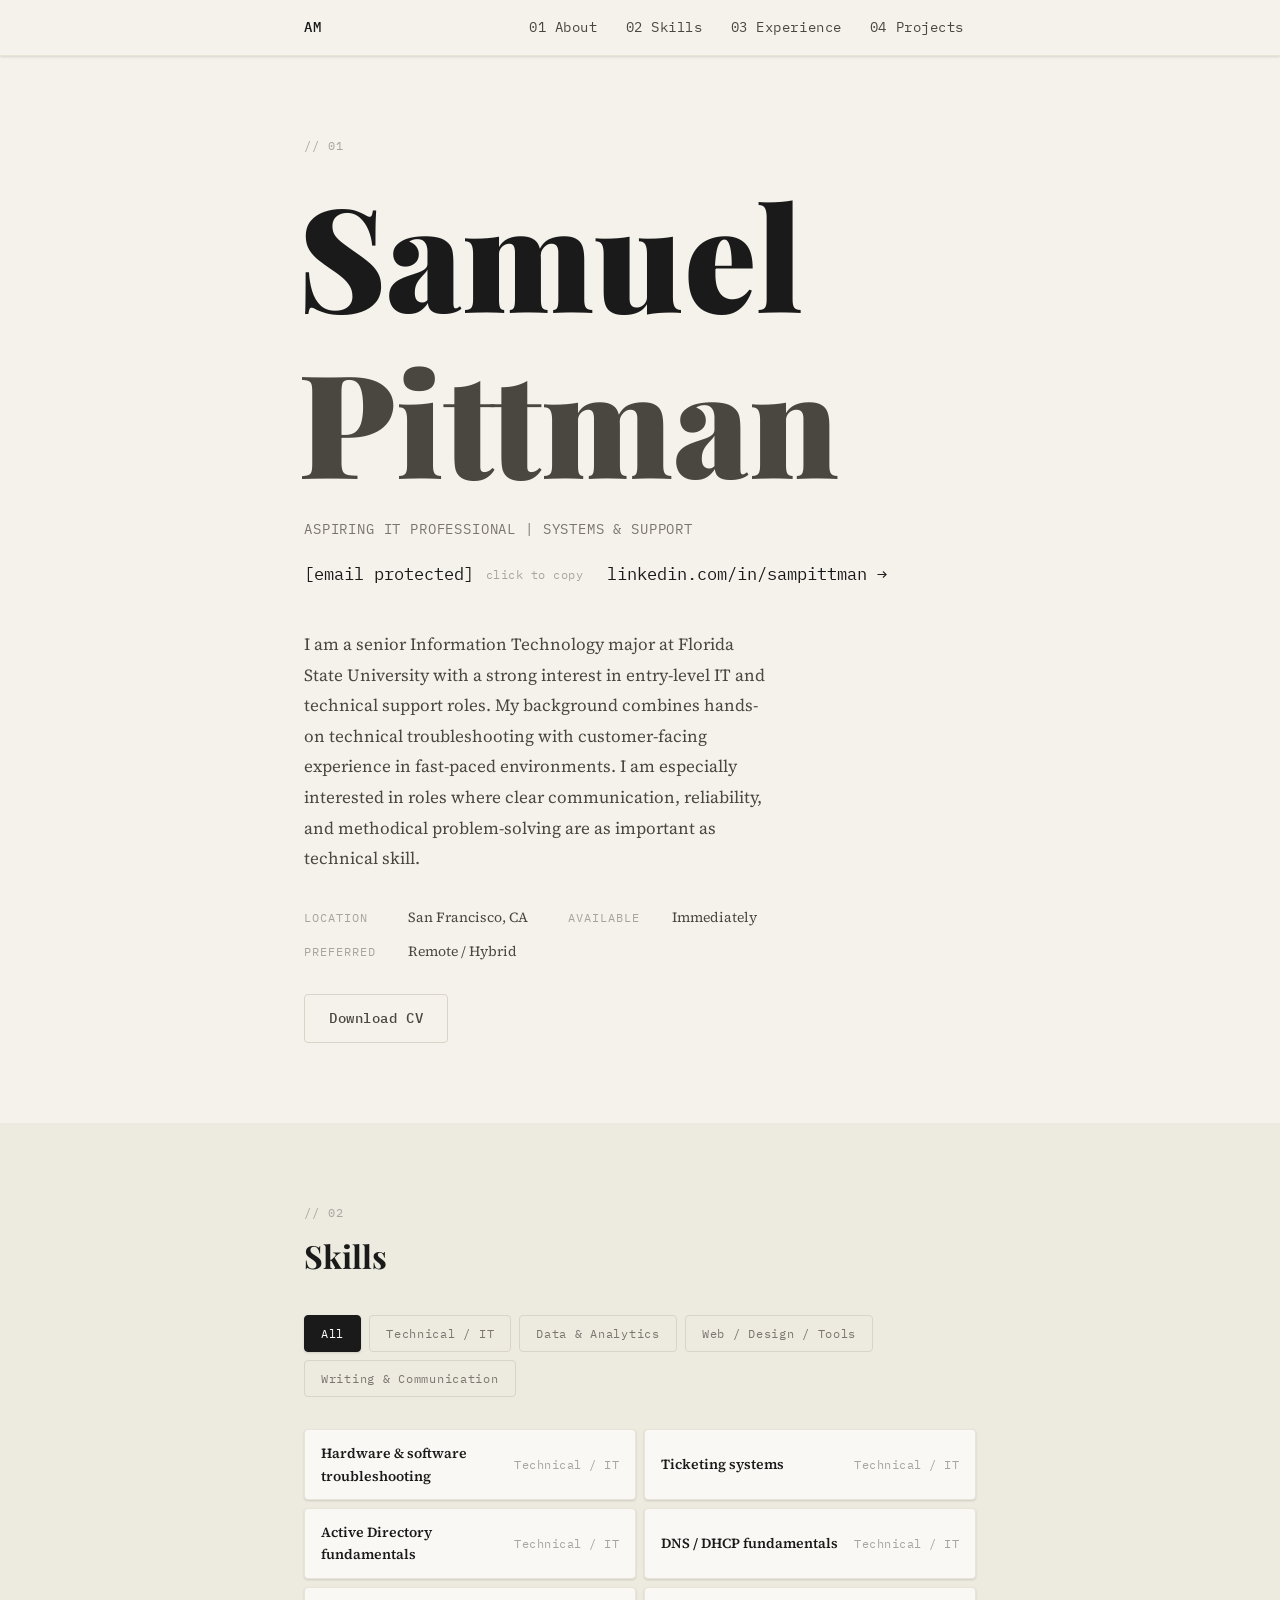
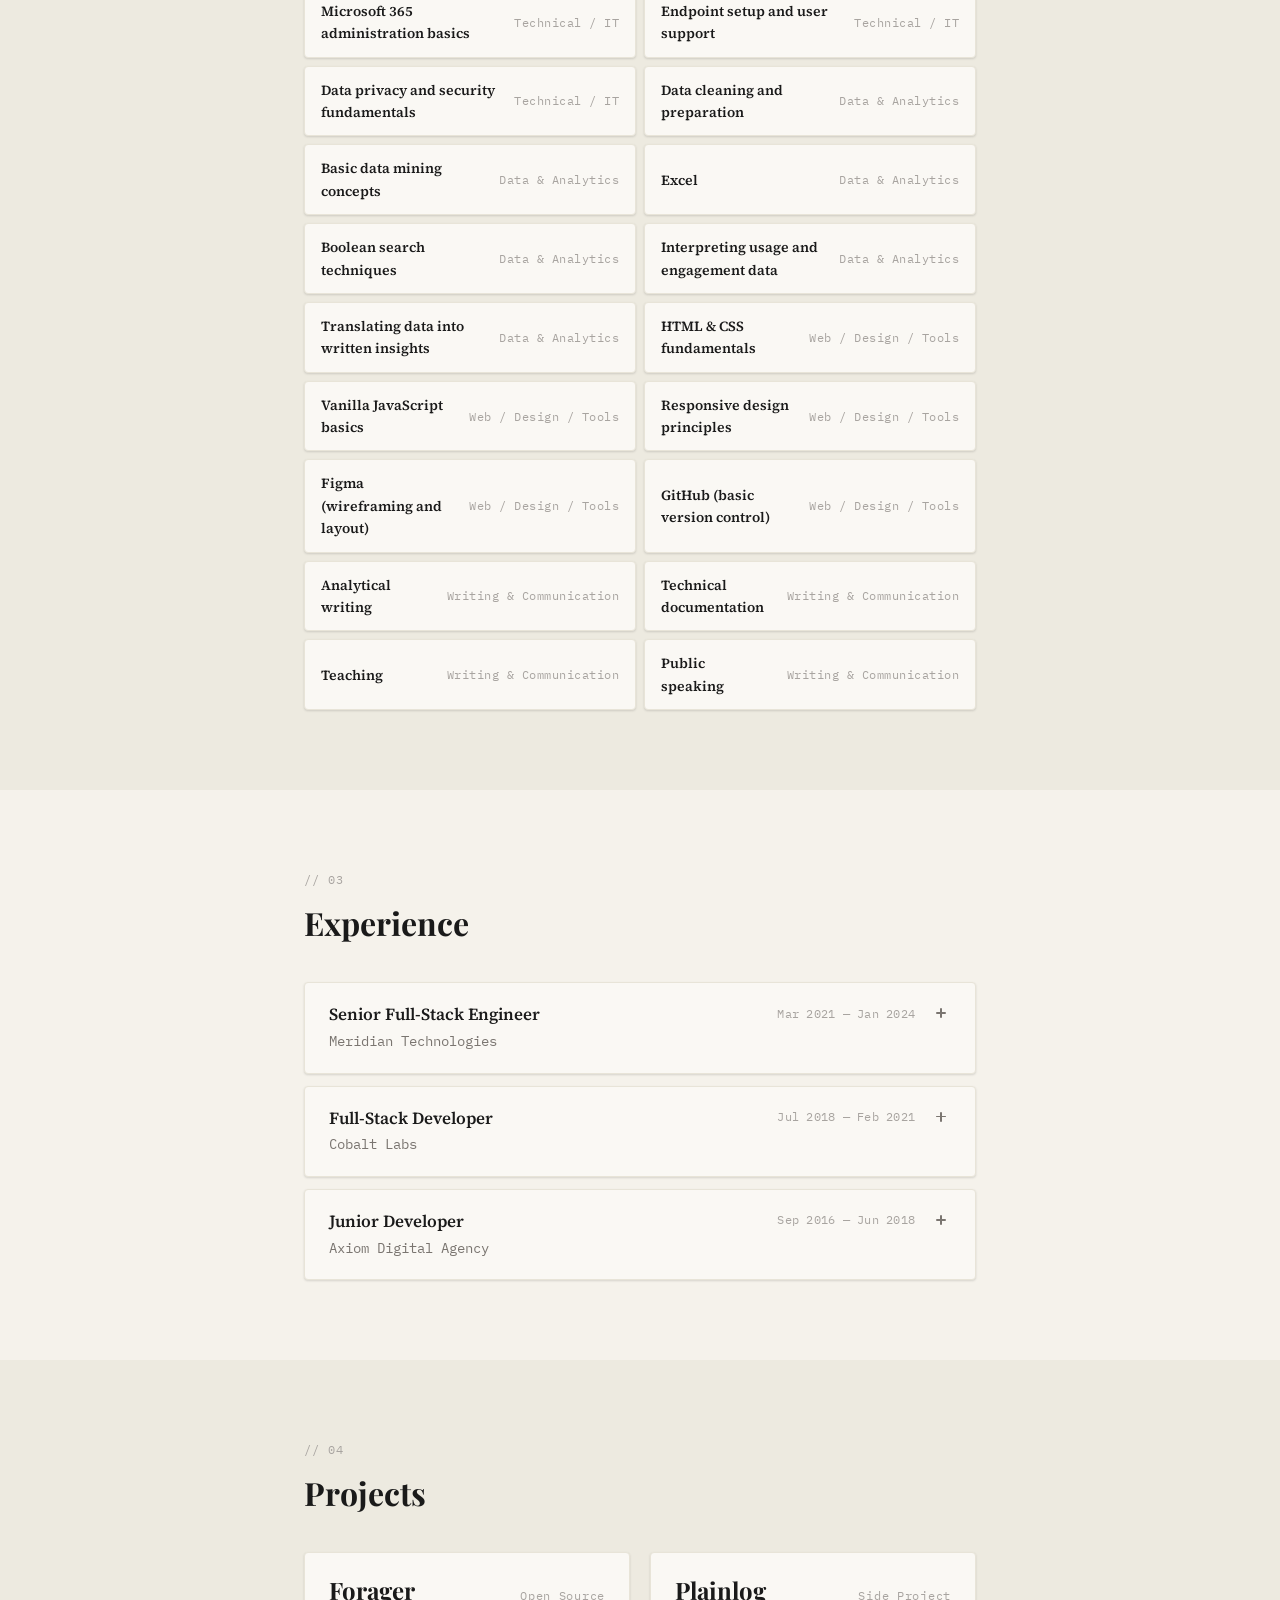
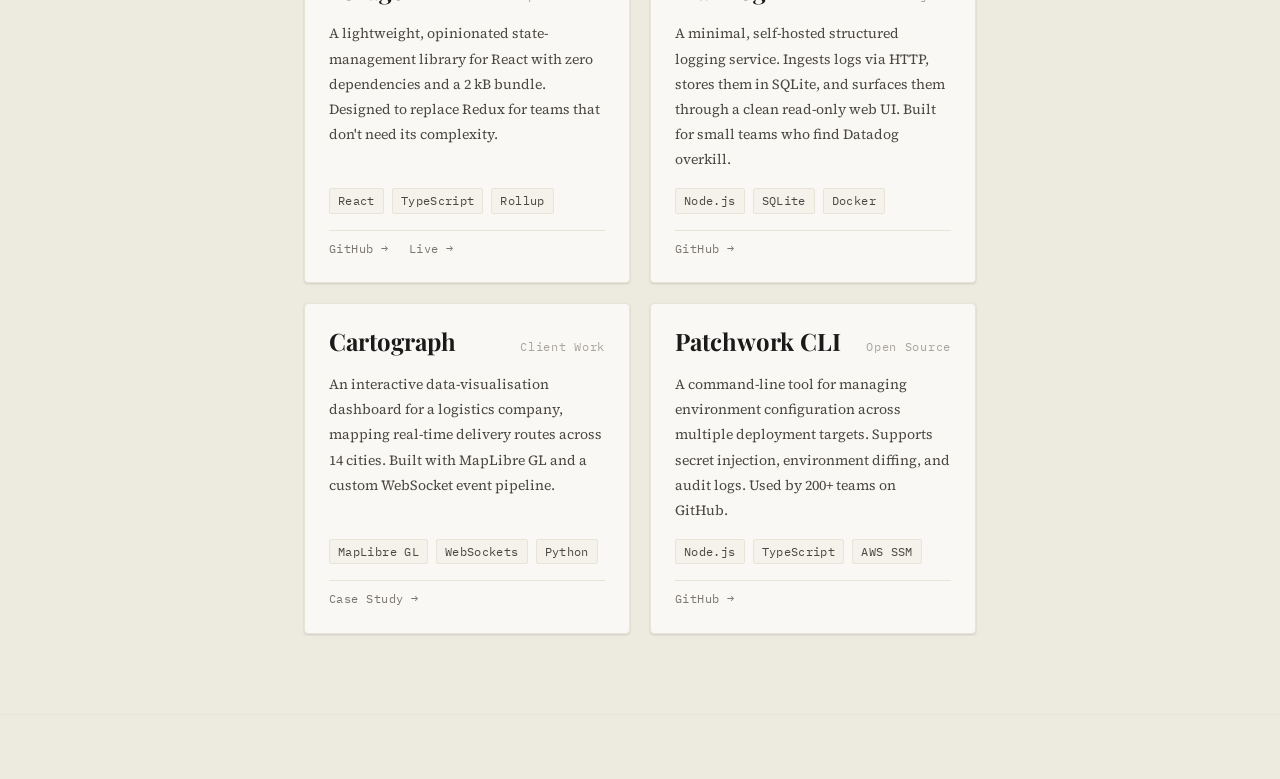
==== commit a7644fed: "Update Bio" ====
--- a/index-2.html
+++ b/index-2.html
@@ -39,7 +39,6 @@
             <li><a href="#skills"     class="nav-link" data-section="skills">02 Skills</a></li>
             <li><a href="#experience" class="nav-link" data-section="experience">03 Experience</a></li>
             <li><a href="#projects"   class="nav-link" data-section="projects">04 Projects</a></li>
-            <li><a href="#contact"    class="nav-link" data-section="contact">05 Contact</a></li>
           </ul>
         </nav>
       </div>
@@ -60,15 +59,36 @@
               <span class="about__name-first">Samuel</span>
               <span class="about__name-last">Pittman</span>
             </h1>
-            <p class="about__title">Full-Stack Developer &amp; Systems Engineer</p>
+            <p class="about__title">Aspiring IT Professional | Systems &amp; Support</p>
+
+            <ul class="about__contact-links" role="list" aria-label="Contact links">
+              <li>
+                <button
+                  id="copy-email-btn"
+                  class="contact-link contact-link--email"
+                  type="button"
+                  data-email="sampittman12@icloud.com"
+                  aria-label="Copy email address sampittman12@icloud.com to clipboard"
+                ><a href="/cdn-cgi/l/email-protection" class="__cf_email__" data-cfemail="186b797568716c6c757976292a58717b74776d7c367b7775">[email&#160;protected]</a>
+                  <span class="copy-hint" aria-hidden="true">click to copy</span>
+                  <span class="copy-confirm" id="copy-confirm" aria-live="polite" hidden>Copied!</span>
+                </button>
+              </li>
+              <li>
+                <a
+                  href="https://www.linkedin.com/in/sampittman/"
+                  class="contact-link contact-link--external"
+                  target="_blank"
+                  rel="noopener noreferrer"
+                  aria-label="Samuel Pittman on LinkedIn (opens in new tab)"
+                >linkedin.com/in/sampittman →</a>
+              </li>
+            </ul>
           </div>
 
           <div class="about__body">
             <p class="about__bio">
-              I build thoughtful, resilient software that scales. Over eight years I've taken
-              products from napkin sketch to production — leading small teams, owning
-              architecture decisions, and writing code I'm not embarrassed by a year later.
-              Currently open to senior individual-contributor and staff-level roles.
+              I am a senior Information Technology major at Florida State University with a strong interest in entry-level IT and technical support roles. My background combines hands-on technical troubleshooting with customer-facing experience in fast-paced environments. I am especially interested in roles where clear communication, reliability, and methodical problem-solving are as important as technical skill.
             </p>
 
             <ul class="about__meta" role="list">
@@ -87,7 +107,6 @@
             </ul>
 
             <div class="about__cta-group">
-              <a href="#contact" class="btn btn--primary">Get in touch</a>
               <a href="/samuel-pittman-resume.pdf" class="btn btn--secondary" download>
                 Download CV
               </a>
@@ -473,44 +492,6 @@
         </div>
       </section>
 
-
-      <!-- ============================================================
-           SECTION 05 — CONTACT (simplified)
-      ============================================================ -->
-      <section id="contact" class="section section--contact" aria-labelledby="contact-heading">
-        <div class="container container--narrow">
-          <span class="section-label" aria-hidden="true">// 05</span>
-          <h2 id="contact-heading" class="section-heading">Get in Touch</h2>
-
-          <ul class="contact-links" role="list" aria-label="Contact links">
-            <li class="contact-links__item">
-              <span class="contact-links__label">Email</span>
-              <button
-                id="copy-email-btn"
-                class="contact-link contact-link--email"
-                type="button"
-                data-email="sampittman12@icloud.com"
-                aria-label="Copy email address sampittman12@icloud.com to clipboard"
-              >sampittman12@icloud.com
-                <span class="copy-hint" aria-hidden="true">click to copy</span>
-                <span class="copy-confirm" id="copy-confirm" aria-live="polite" hidden>Copied!</span>
-              </button>
-            </li>
-            <li class="contact-links__item">
-              <span class="contact-links__label">LinkedIn</span>
-              <a
-                href="https://www.linkedin.com/in/sampittman/"
-                class="contact-link contact-link--external"
-                target="_blank"
-                rel="noopener noreferrer"
-                aria-label="Sam Pittman on LinkedIn (opens in new tab)"
-              >linkedin.com/in/sampittman →</a>
-            </li>
-          </ul>
-
-        </div>
-      </section>
-
     </main>
 
 
@@ -519,9 +500,4 @@
     ============================================================ -->
     <footer class="site-footer" role="contentinfo">
       <div class="container">
-        <p class="site-footer__copy">
-          <span>© 2024 Samuel Pittman.</span>
-          <span>Built with semantic HTML, CSS &amp; vanilla JS.</span>
-        </p>
-        <a href="#about" class="site-footer__back-to-top" aria-label="Back to top">↑ Top</a>
-      </div>+        <p class="site-f
--- a/style.css
+++ b/style.css
@@ -465,6 +465,14 @@
   color: var(--color-ink-muted);
   letter-spacing: 0.06em;
   text-transform: uppercase;
+  margin-bottom: var(--space-5);
+}
+
+.about__contact-links {
+  display: flex;
+  flex-wrap: wrap;
+  align-items: center;
+  gap: var(--space-2) var(--space-6);
 }
 
 .about__bio {
@@ -895,156 +903,79 @@
 /* ============================================================
    SECTION 05 — CONTACT
    ============================================================ */
-.contact-intro {
-  font-size: var(--text-base);
-  line-height: var(--leading-loose);
-  color: var(--color-ink-secondary);
-  margin-bottom: var(--space-10);
-}
-
-/* ---- Form ---- */
-.contact-form {
+.contact-links {
   display: flex;
   flex-direction: column;
   gap: var(--space-6);
-  margin-bottom: var(--space-10);
-}
-
-.form-group {
+}
+
+.contact-links__item {
   display: flex;
   flex-direction: column;
   gap: var(--space-2);
 }
 
-.form-label {
-  font-family: var(--font-mono);
-  font-size: var(--text-xs);
-  color: var(--color-ink-secondary);
-  letter-spacing: 0.06em;
+.contact-links__label {
+  font-family: var(--font-mono);
+  font-size: var(--text-xs);
+  color: var(--color-ink-faint);
+  letter-spacing: 0.08em;
   text-transform: uppercase;
 }
 
-.form-required {
-  color: var(--color-accent);
-  margin-left: 2px;
-}
-
-.form-input {
-  font-family: var(--font-body);
+/* Shared style for both email button and LinkedIn link */
+.contact-link {
+  font-family: var(--font-mono);
   font-size: var(--text-base);
   color: var(--color-ink);
-  background-color: var(--color-surface);
-  border: 1.5px solid var(--color-border);
-  border-radius: var(--radius-md);
-  padding: var(--space-3) var(--space-4);
-  width: 100%;
-  appearance: none;
-  transition:
-    border-color var(--duration-fast) var(--ease),
-    box-shadow   var(--duration-fast) var(--ease);
-}
-
-.form-input::placeholder {
-  color: var(--color-ink-faint);
-}
-
-/* Hover state */
-.form-input:hover {
-  border-color: var(--color-ink-secondary);
-}
-
-/* Focus state — shadow implies depth, not decoration */
-.form-input:focus {
-  outline: none;
-  border-color: var(--color-ink);
-  box-shadow: 0 0 0 3px rgba(26, 26, 26, 0.08);
-}
-
-/* Error state — border + icon, not just color */
-.form-group--error .form-input {
-  border-color: var(--color-error);
-  box-shadow: 0 0 0 3px rgba(179, 58, 42, 0.08);
-}
-
-.form-group--error .form-label {
-  color: var(--color-error);
-}
-
-.form-textarea {
-  resize: vertical;
-  min-height: 120px;
-  line-height: var(--leading-normal);
-}
-
-.form-error {
-  font-family: var(--font-mono);
-  font-size: var(--text-xs);
-  color: var(--color-error);
-  min-height: 1rem;
-  display: block;
-}
-
-.form-actions {
-  display: flex;
+  background: none;
+  border: none;
+  padding: 0;
+  text-align: left;
+  display: inline-flex;
   align-items: center;
-  gap: var(--space-4);
-}
-
-/* Submit loading state */
-.btn--submit[data-loading="true"] {
-  opacity: 0.7;
-  cursor: wait;
-  pointer-events: none;
-}
-
-/* ---- Success state ---- */
-.form-success {
-  display: flex;
-  align-items: center;
-  gap: var(--space-4);
-  padding: var(--space-5) var(--space-6);
-  background-color: var(--color-success-bg);
-  border: 1.5px solid var(--color-success);
-  border-radius: var(--radius-md);
-}
-
-.form-success__icon {
-  font-family: var(--font-mono);
-  font-size: var(--text-lg);
-  color: var(--color-success);
-  font-weight: 700;
-  flex-shrink: 0;
-}
-
-.form-success__message {
-  font-size: var(--text-sm);
-  color: var(--color-success);
-  line-height: var(--leading-snug);
-}
-
-/* ---- Alternate contact links ---- */
-.contact-links {
-  display: flex;
-  flex-wrap: wrap;
-  gap: var(--space-6);
-  border-top: 1px solid var(--color-border-light);
-  padding-top: var(--space-8);
-}
-
-.contact-link {
-  font-family: var(--font-mono);
-  font-size: var(--text-sm);
-  color: var(--color-ink-muted);
+  gap: var(--space-3);
+  cursor: pointer;
   border-bottom: 1px solid transparent;
-  padding-bottom: 1px;
   transition:
     color        var(--duration-fast) var(--ease),
     border-color var(--duration-fast) var(--ease);
 }
 
 .contact-link:hover {
-  color: var(--color-ink);
-  border-color: var(--color-ink);
+  color: var(--color-accent);
+  border-color: var(--color-accent);
+}
+
+/* Email button — copy hint and confirm */
+.copy-hint {
+  font-size: var(--text-xs);
+  color: var(--color-ink-faint);
+  letter-spacing: 0.04em;
+  font-family: var(--font-mono);
+  transition: opacity var(--duration-fast) var(--ease);
+}
+
+.contact-link--email:hover .copy-hint,
+.contact-link--email:focus-visible .copy-hint {
+  color: var(--color-accent);
+}
+
+.copy-confirm {
+  font-size: var(--text-xs);
+  color: var(--color-success);
+  font-family: var(--font-mono);
+  letter-spacing: 0.04em;
+}
+
+/* Pulse animation when copied */
+.contact-link--email.is-copied {
+  color: var(--color-success);
+  border-color: var(--color-success);
+}
+
+.contact-link--external {
+  text-decoration: none;
 }
 
 
